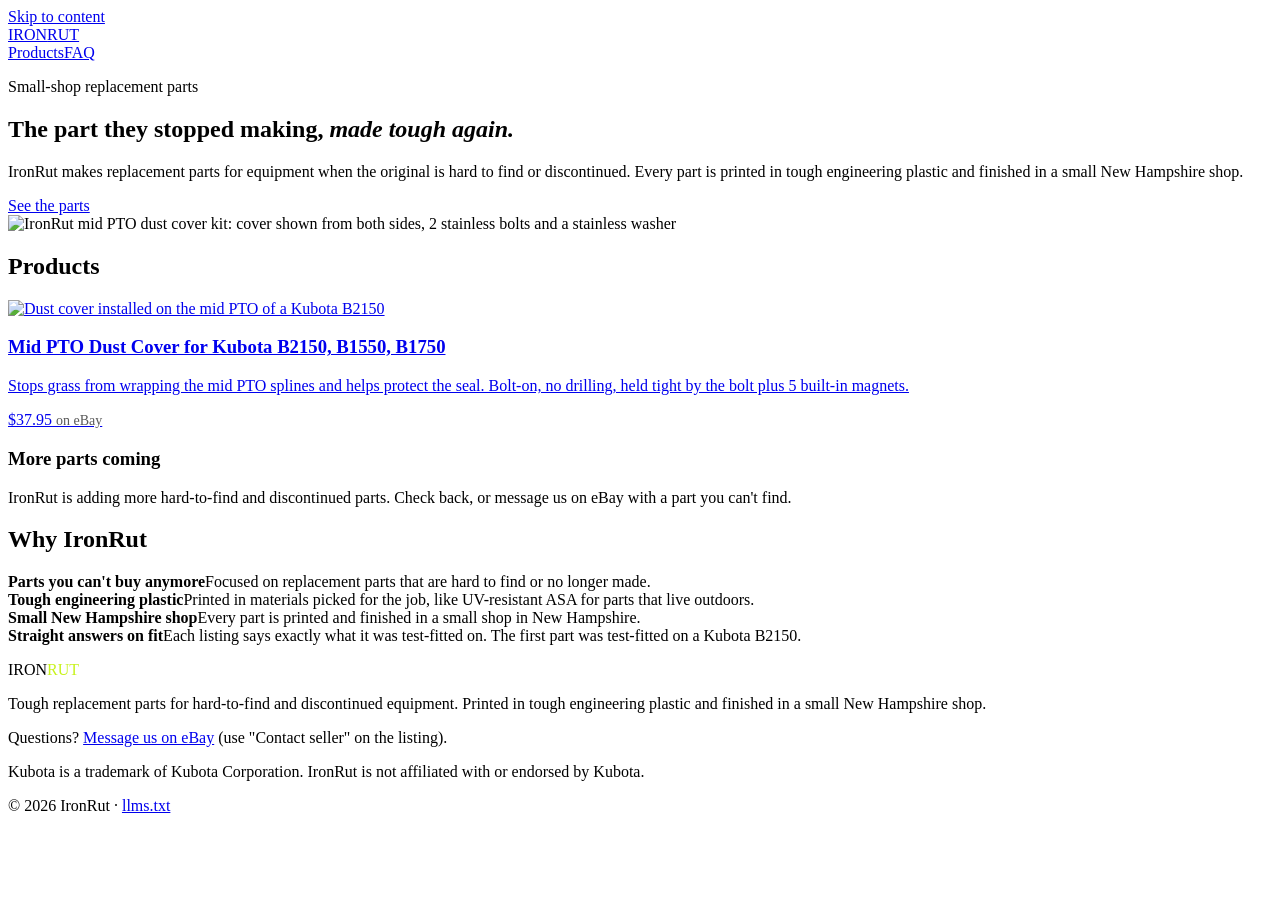
==== index.html @ 8a3c0925 "Initial IronRut site" ====
<!doctype html>
<html lang="en">
<head>
<meta charset="utf-8">
<meta name="viewport" content="width=device-width,initial-scale=1">
<title>IronRut | Tough replacement parts for hard-to-find and discontinued equipment</title>
<meta name="description" content="IronRut makes tough replacement parts when the original is hard to find or discontinued, printed in tough engineering plastic and finished in a small New Hampshire shop. First up: a bolt-on mid PTO dust cover for Kubota B2150, B1550 and B1750.">
<link rel="canonical" href="https://ironrut.com/">
<meta name="theme-color" content="#1A1A1A">
<meta property="og:type" content="website">
<meta property="og:site_name" content="IronRut">
<meta property="og:title" content="IronRut | Tough replacement parts for hard-to-find and discontinued equipment">
<meta property="og:description" content="IronRut makes tough replacement parts when the original is hard to find or discontinued, printed in tough engineering plastic and finished in a small New Hampshire shop. First up: a bolt-on mid PTO dust cover for Kubota B2150, B1550 and B1750.">
<meta property="og:url" content="https://ironrut.com/">
<meta property="og:image" content="https://ironrut.com/assets/img/og-ironrut.jpg">
<meta property="og:image:width" content="1200"><meta property="og:image:height" content="630">
<meta name="twitter:card" content="summary_large_image">
<meta name="twitter:title" content="IronRut | Tough replacement parts for hard-to-find and discontinued equipment">
<meta name="twitter:description" content="IronRut makes tough replacement parts when the original is hard to find or discontinued, printed in tough engineering plastic and finished in a small New Hampshire shop. First up: a bolt-on mid PTO dust cover for Kubota B2150, B1550 and B1750.">
<meta name="twitter:image" content="https://ironrut.com/assets/img/og-ironrut.jpg">
<link rel="icon" href="/favicon.ico" sizes="any">
<link rel="icon" href="/favicon.svg" type="image/svg+xml">
<link rel="apple-touch-icon" href="/apple-touch-icon.png">
<link rel="manifest" href="/site.webmanifest">
<link rel="preload" href="/assets/fonts/kanit-600.woff2" as="font" type="font/woff2" crossorigin>
<link rel="stylesheet" href="/assets/site.css">
<link rel="alternate" type="text/plain" href="/llms.txt" title="llms.txt">
<script type="application/ld+json">{
 "@context": "https://schema.org",
 "@type": "Organization",
 "@id": "https://ironrut.com/#org",
 "name": "IronRut",
 "url": "https://ironrut.com/",
 "logo": "https://ironrut.com/icon-512.png",
 "description": "IronRut makes tough replacement parts for equipment when the original part is hard to find or discontinued. Parts are 3D printed in tough engineering plastic and finished in a small New Hampshire shop.",
 "areaServed": "US",
 "address": {
  "@type": "PostalAddress",
  "addressRegion": "NH",
  "addressCountry": "US"
 },
 "contactPoint": {
  "@type": "ContactPoint",
  "contactType": "customer support",
  "url": "https://www.ebay.com/itm/168871981504"
 }
}</script>
<script type="application/ld+json">{
 "@context": "https://schema.org",
 "@type": "WebSite",
 "@id": "https://ironrut.com/#website",
 "name": "IronRut",
 "url": "https://ironrut.com/",
 "publisher": {
  "@id": "https://ironrut.com/#org"
 }
}</script>
<script type="application/ld+json">{
 "@context": "https://schema.org",
 "@type": "ItemList",
 "name": "IronRut products",
 "itemListElement": [
  {
   "@type": "ListItem",
   "position": 1,
   "url": "https://ironrut.com/products/kubota-mid-pto-dust-cover/",
   "name": "Mid PTO Dust Cover for Kubota B2150, B1550, B1750"
  }
 ]
}</script>
</head>
<body>
<a class="skip" href="#main">Skip to content</a>
<header class="site"><div class="wrap"><a class="brand" href="/">IRON<span>RUT</span></a>
<nav class="top" aria-label="Main"><a href="/#products">Products</a><a href="/products/kubota-mid-pto-dust-cover/#faq">FAQ</a></nav></div></header>
<main id="main">
<section class="hero"><div class="wrap">
<div><p class="eyebrow">Small-shop replacement parts</p>
<h1>The part they stopped making, <em>made tough again.</em></h1>
<p>IronRut makes replacement parts for equipment when the original is hard to find or discontinued. Every part is printed in tough engineering plastic and finished in a small New Hampshire shop.</p>
<a class="btn" href="#products">See the parts</a></div>
<div class="shot"><picture><source type="image/webp" srcset="/assets/img/pto-01-main-600.webp 600w, /assets/img/pto-01-main.webp 1200w" sizes="(min-width:720px) 45vw, 100vw"><img src="/assets/img/pto-01-main.jpg" srcset="/assets/img/pto-01-main-600.jpg 600w, /assets/img/pto-01-main.jpg 1200w" sizes="(min-width:720px) 45vw, 100vw" width="1200" height="1200" alt="IronRut mid PTO dust cover kit: cover shown from both sides, 2 stainless bolts and a stainless washer" loading="eager" fetchpriority="high" decoding="async"></picture></div>
</div></section>
<section id="products"><div class="wrap">
<h2>Products</h2>
<div class="grid">
<a class="card" href="/products/kubota-mid-pto-dust-cover/"><picture><source type="image/webp" srcset="/assets/img/pto-02-installed-fits-600.webp 600w, /assets/img/pto-02-installed-fits.webp 1200w" sizes="(min-width:720px) 33vw, 100vw"><img src="/assets/img/pto-02-installed-fits-600.jpg" srcset="/assets/img/pto-02-installed-fits-600.jpg 600w, /assets/img/pto-02-installed-fits.jpg 1200w" sizes="(min-width:720px) 33vw, 100vw" width="1200" height="1200" alt="Dust cover installed on the mid PTO of a Kubota B2150" loading="lazy" decoding="async"></picture>
<div class="body"><h3>Mid PTO Dust Cover for Kubota B2150, B1550, B1750</h3>
<p>Stops grass from wrapping the mid PTO splines and helps protect the seal. Bolt-on, no drilling, held tight by the bolt plus 5 built-in magnets.</p>
<span class="price">$37.95</span> <span style="color:#5a5a5a;font-size:14px">on eBay</span></div></a>
<div class="card soon"><h3>More parts coming</h3><p>IronRut is adding more hard-to-find and discontinued parts. Check back, or message us on eBay with a part you can't find.</p></div>
</div></div></section>
<section class="alt"><div class="wrap">
<h2>Why IronRut</h2>
<div class="why">
<div><b>Parts you can't buy anymore</b>Focused on replacement parts that are hard to find or no longer made.</div>
<div><b>Tough engineering plastic</b>Printed in materials picked for the job, like UV-resistant ASA for parts that live outdoors.</div>
<div><b>Small New Hampshire shop</b>Every part is printed and finished in a small shop in New Hampshire.</div>
<div><b>Straight answers on fit</b>Each listing says exactly what it was test-fitted on. The first part was test-fitted on a Kubota B2150.</div>
</div></div></section>
</main>
<footer class="site"><div class="wrap">
<p class="brand">IRON<span style="color:#C8F31D">RUT</span></p>
<p>Tough replacement parts for hard-to-find and discontinued equipment. Printed in tough engineering plastic and finished in a small New Hampshire shop.</p>
<p>Questions? <a href="https://www.ebay.com/itm/168871981504" rel="noopener">Message us on eBay</a> (use "Contact seller" on the listing).</p>
<p>Kubota is a trademark of Kubota Corporation. IronRut is not affiliated with or endorsed by Kubota.</p>
<p>&copy; 2026 IronRut &middot; <a href="/llms.txt">llms.txt</a></p>
</div></footer>
</body>
</html>
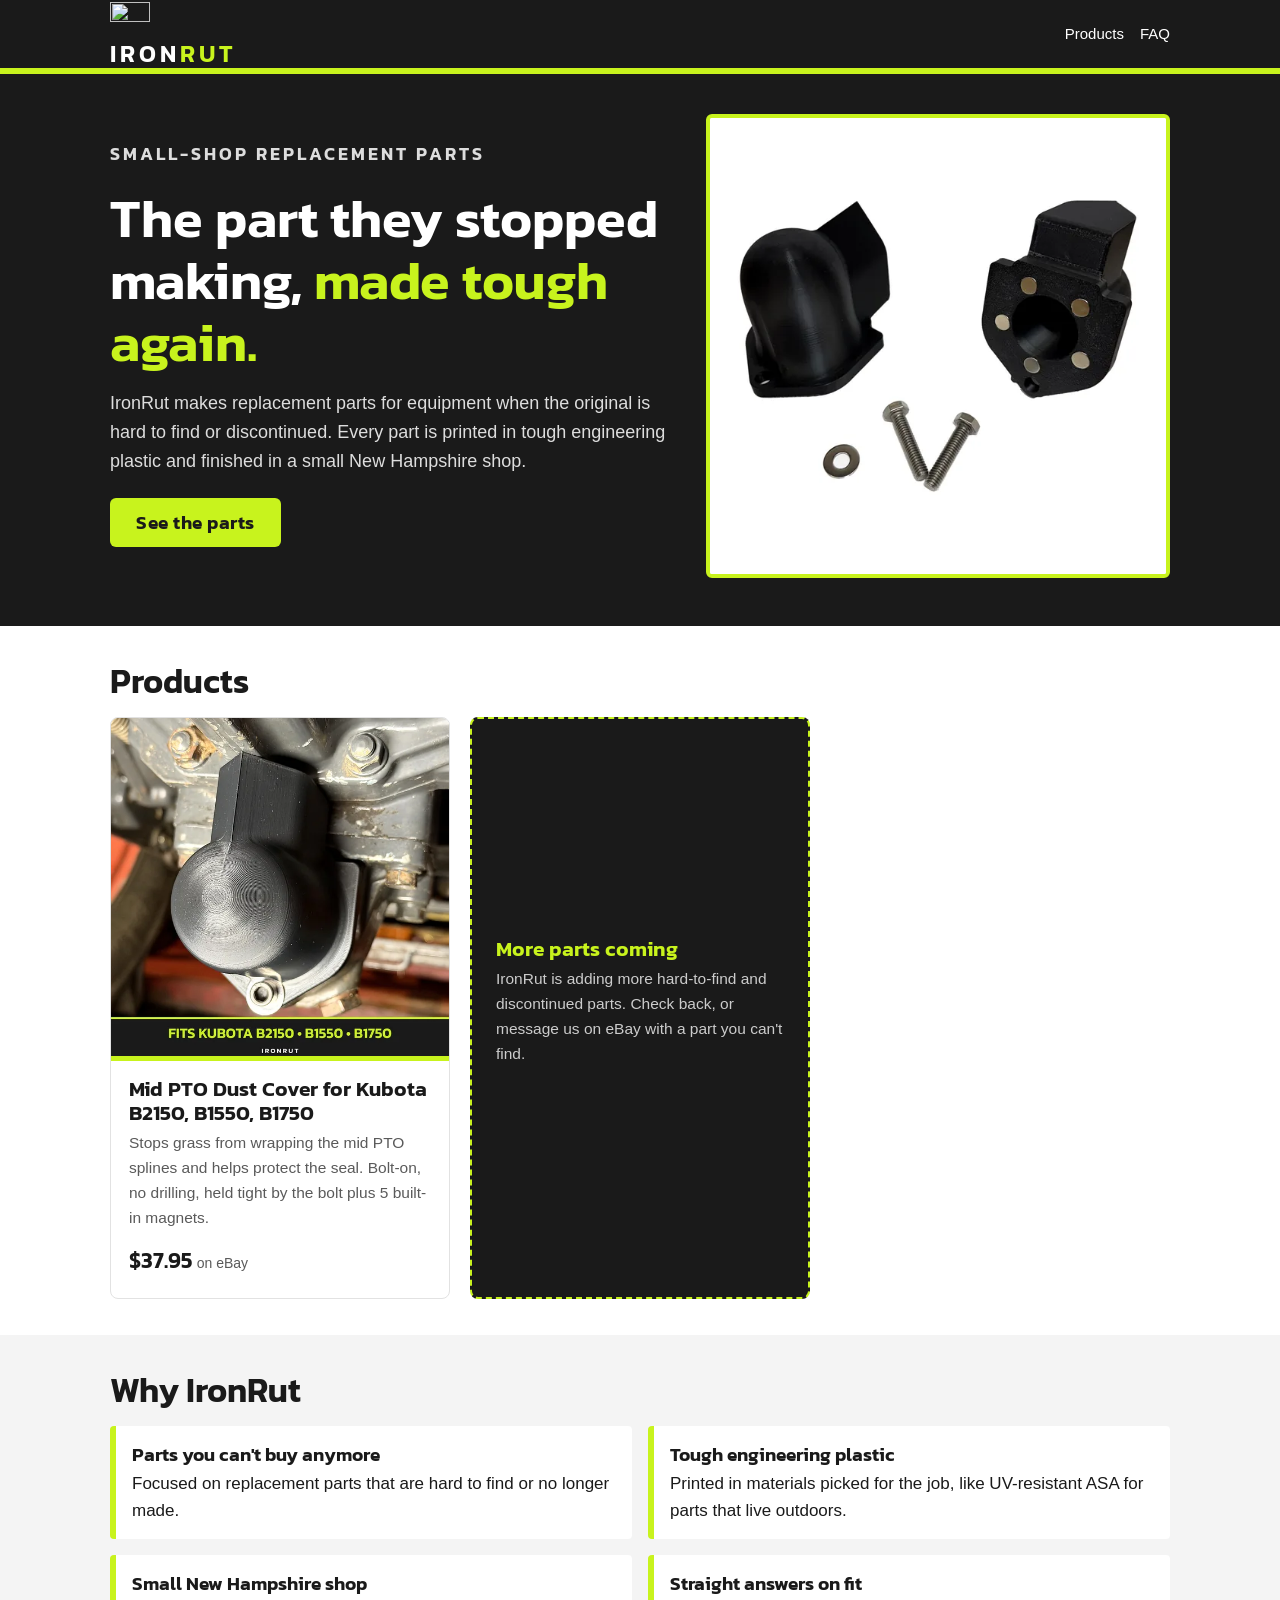
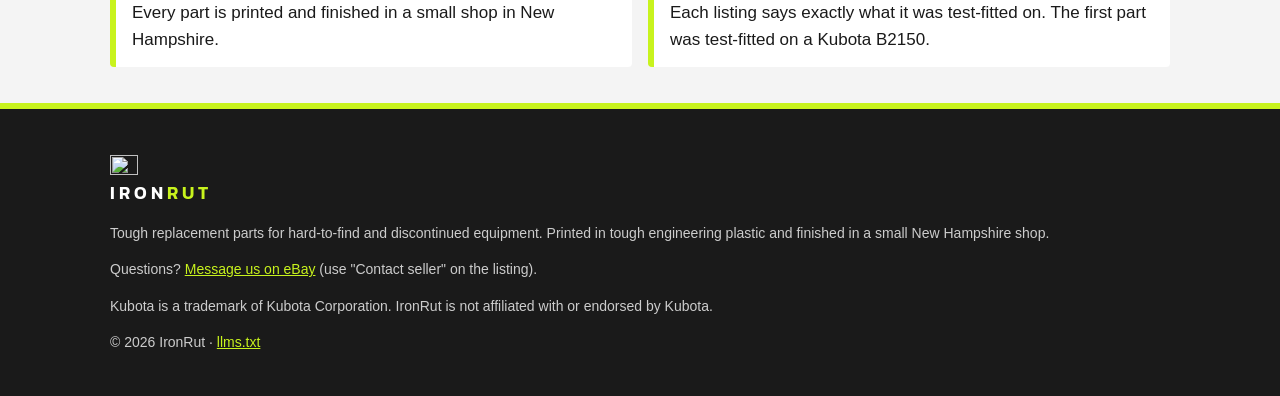
==== commit ed8d64e5: "Add IronRut badge logo and icons" ====
--- a/index.html
+++ b/index.html
@@ -19,7 +19,6 @@
 <meta name="twitter:description" content="IronRut makes tough replacement parts when the original is hard to find or discontinued, printed in tough engineering plastic and finished in a small New Hampshire shop. First up: a bolt-on mid PTO dust cover for Kubota B2150, B1550 and B1750.">
 <meta name="twitter:image" content="https://ironrut.com/assets/img/og-ironrut.jpg">
 <link rel="icon" href="/favicon.ico" sizes="any">
-<link rel="icon" href="/favicon.svg" type="image/svg+xml">
 <link rel="apple-touch-icon" href="/apple-touch-icon.png">
 <link rel="manifest" href="/site.webmanifest">
 <link rel="preload" href="/assets/fonts/kanit-600.woff2" as="font" type="font/woff2" crossorigin>
@@ -71,7 +70,7 @@
 </head>
 <body>
 <a class="skip" href="#main">Skip to content</a>
-<header class="site"><div class="wrap"><a class="brand" href="/">IRON<span>RUT</span></a>
+<header class="site"><div class="wrap"><a class="brand" href="/"><img class="badge" src="/assets/img/logo-badge.png" alt="" width="40" height="40"><b class="wm">IRON<span>RUT</span></b></a>
 <nav class="top" aria-label="Main"><a href="/#products">Products</a><a href="/products/kubota-mid-pto-dust-cover/#faq">FAQ</a></nav></div></header>
 <main id="main">
 <section class="hero"><div class="wrap">
@@ -100,7 +99,7 @@
 </div></div></section>
 </main>
 <footer class="site"><div class="wrap">
-<p class="brand">IRON<span style="color:#C8F31D">RUT</span></p>
+<p class="brand"><img class="badge" src="/assets/img/logo-badge.png" alt="" width="28" height="28"><b class="wm">IRON<span style="color:#C8F31D">RUT</span></b></p>
 <p>Tough replacement parts for hard-to-find and discontinued equipment. Printed in tough engineering plastic and finished in a small New Hampshire shop.</p>
 <p>Questions? <a href="https://www.ebay.com/itm/168871981504" rel="noopener">Message us on eBay</a> (use "Contact seller" on the listing).</p>
 <p>Kubota is a trademark of Kubota Corporation. IronRut is not affiliated with or endorsed by Kubota.</p>
--- a/assets/site.css
+++ b/assets/site.css
@@ -0,0 +1,79 @@
+@font-face{font-family:"Kanit";src:url(/assets/fonts/kanit-600.woff2) format("woff2");font-weight:600;font-display:swap}
+:root{--char:#1A1A1A;--char2:#242424;--lime:#C8F31D;--ink:#1A1A1A;--mute:#5a5a5a;--bg:#F4F4F4;--line:#e2e2e2}
+*{box-sizing:border-box}
+html{-webkit-text-size-adjust:100%}
+body{margin:0;font-family:Roboto,"Segoe UI",Arial,Helvetica,sans-serif;color:var(--ink);background:#fff;font-size:17px;line-height:1.6}
+img{max-width:100%;height:auto;display:block}
+a{color:inherit}
+h1,h2,h3,.brand,.btn,.eyebrow{font-family:"Kanit",Roboto,Arial,sans-serif;font-weight:600;line-height:1.15}
+.wrap{max-width:1100px;margin:0 auto;padding:0 20px}
+.skip{position:absolute;left:-999px}.skip:focus{left:10px;top:10px;background:var(--lime);padding:8px;z-index:9}
+header.site{background:var(--char);border-bottom:6px solid var(--lime)}
+header.site .wrap{display:flex;align-items:center;justify-content:space-between;min-height:64px;gap:12px}
+.brand{color:#fff;text-decoration:none;font-size:24px;letter-spacing:4px}
+.brand span{color:var(--lime)}
+nav.top a{color:#fff;text-decoration:none;font-size:15px;margin-left:16px}
+nav.top a:hover{color:var(--lime)}
+.hero{background:var(--char);color:#fff;padding:40px 0 48px}
+.hero .wrap{display:grid;gap:28px}
+.eyebrow{color:var(--lime);font-size:14px;letter-spacing:3px;text-transform:uppercase;margin:0 0 10px}
+.hero h1{font-size:clamp(32px,7vw,54px);margin:0 0 16px}
+.hero h1 em{font-style:normal;color:var(--lime)}
+.hero p{font-size:18px;color:#ddd;margin:0 0 22px;max-width:40em}
+.hero .shot{background:#fff;border:4px solid var(--lime);border-radius:6px;overflow:hidden}
+.btn{display:inline-block;background:var(--lime);color:var(--char);text-decoration:none;font-size:19px;padding:14px 26px;border-radius:6px;letter-spacing:.5px;border:0}
+.btn:hover{filter:brightness(1.07)}
+.btn.ghost{background:transparent;color:var(--lime);border:2px solid var(--lime)}
+.bar{background:var(--char);color:var(--lime);font-size:20px;padding:10px 20px;letter-spacing:1px;margin:0}
+section{padding:36px 0}
+section.alt{background:var(--bg)}
+h2{font-size:clamp(26px,5vw,34px);margin:0 0 16px}
+.grid{display:grid;gap:20px;grid-template-columns:1fr}
+.card{background:#fff;border:1px solid var(--line);border-radius:8px;overflow:hidden;display:flex;flex-direction:column;text-decoration:none}
+.card .body{padding:16px 18px 20px;border-top:5px solid var(--lime)}
+.card h3{font-size:21px;margin:0 0 6px}
+.card p{margin:0 0 12px;color:var(--mute);font-size:15.5px}
+.card .price{font-family:"Kanit",Arial,sans-serif;font-weight:600;font-size:22px}
+.card.soon{background:var(--char);color:#fff;justify-content:center;align-items:flex-start;padding:24px;border:2px dashed var(--lime)}
+.card.soon h3{color:var(--lime)}.card.soon p{color:#ccc}
+.points{list-style:none;padding:0;margin:0;display:grid;gap:12px}
+.points li{padding-left:30px;position:relative}
+.points li:before{content:"";position:absolute;left:0;top:.45em;width:16px;height:16px;background:var(--lime);border:3px solid var(--char);border-radius:3px}
+.why{display:grid;gap:16px}
+.why div{background:#fff;border-left:6px solid var(--lime);padding:14px 16px;border-radius:4px}
+.why b{display:block;font-family:"Kanit",Arial,sans-serif;font-weight:600;font-size:19px}
+.prod-top{display:grid;gap:24px;padding:28px 0}
+.gallery .main{border:1px solid var(--line);border-radius:8px;overflow:hidden}
+.thumbs{display:grid;grid-template-columns:repeat(4,1fr);gap:8px;margin-top:8px}
+.thumbs a{border:2px solid var(--line);border-radius:6px;overflow:hidden}
+.thumbs a:focus,.thumbs a:hover{border-color:var(--char)}
+.buybox h1{font-size:clamp(28px,6vw,40px);margin:0 0 6px}
+.buybox .fits{font-family:"Kanit",Arial,sans-serif;font-weight:600;color:var(--char);background:var(--lime);display:inline-block;padding:4px 10px;border-radius:4px;margin:0 0 14px}
+.buybox .price{font-family:"Kanit",Arial,sans-serif;font-weight:600;font-size:40px;margin:6px 0 2px}
+.buybox .ship{color:var(--mute);margin:0 0 18px;font-size:15px}
+.buybox .lede{font-size:18.5px;font-weight:600}
+.cta-row{display:flex;flex-wrap:wrap;gap:12px;align-items:center;margin:18px 0}
+table.spec{width:100%;border-collapse:collapse;font-size:16px}
+table.spec th,table.spec td{text-align:left;padding:10px 12px;border-bottom:1px solid var(--line);vertical-align:top}
+table.spec th{width:42%;background:var(--bg)}
+ol.steps{padding-left:22px}ol.steps li{margin-bottom:8px}
+.faq details{background:#fff;border:1px solid var(--line);border-left:6px solid var(--lime);border-radius:4px;margin-bottom:10px}
+.faq summary{cursor:pointer;padding:14px 16px;font-weight:700;font-size:17.5px;list-style:none}
+.faq summary::-webkit-details-marker{display:none}
+.faq summary:after{content:"+";float:right;font-weight:700}
+.faq details[open] summary:after{content:"\2212"}
+.faq details p{margin:0;padding:0 16px 16px}
+.note{font-size:14px;color:#444;background:var(--bg);border-top:4px solid var(--lime);padding:16px 20px}
+footer.site{background:var(--char);color:#ccc;font-size:14px;padding:28px 0;border-top:6px solid var(--lime)}
+footer.site a{color:var(--lime)}
+footer.site .brand{font-size:18px}
+.sticky-buy{position:sticky;bottom:0;background:var(--char);padding:10px 16px;display:flex;justify-content:space-between;align-items:center;gap:10px;z-index:5;border-top:3px solid var(--lime)}
+.sticky-buy span{color:#fff;font-family:"Kanit",Arial,sans-serif;font-weight:600}
+.sticky-buy .btn{padding:10px 18px;font-size:17px}
+@media(min-width:720px){
+ .hero .wrap{grid-template-columns:1.1fr .9fr;align-items:center}
+ .grid{grid-template-columns:repeat(3,1fr)}
+ .why{grid-template-columns:repeat(2,1fr)}
+ .prod-top{grid-template-columns:1.05fr .95fr;align-items:start}
+ .sticky-buy{display:none}
+}
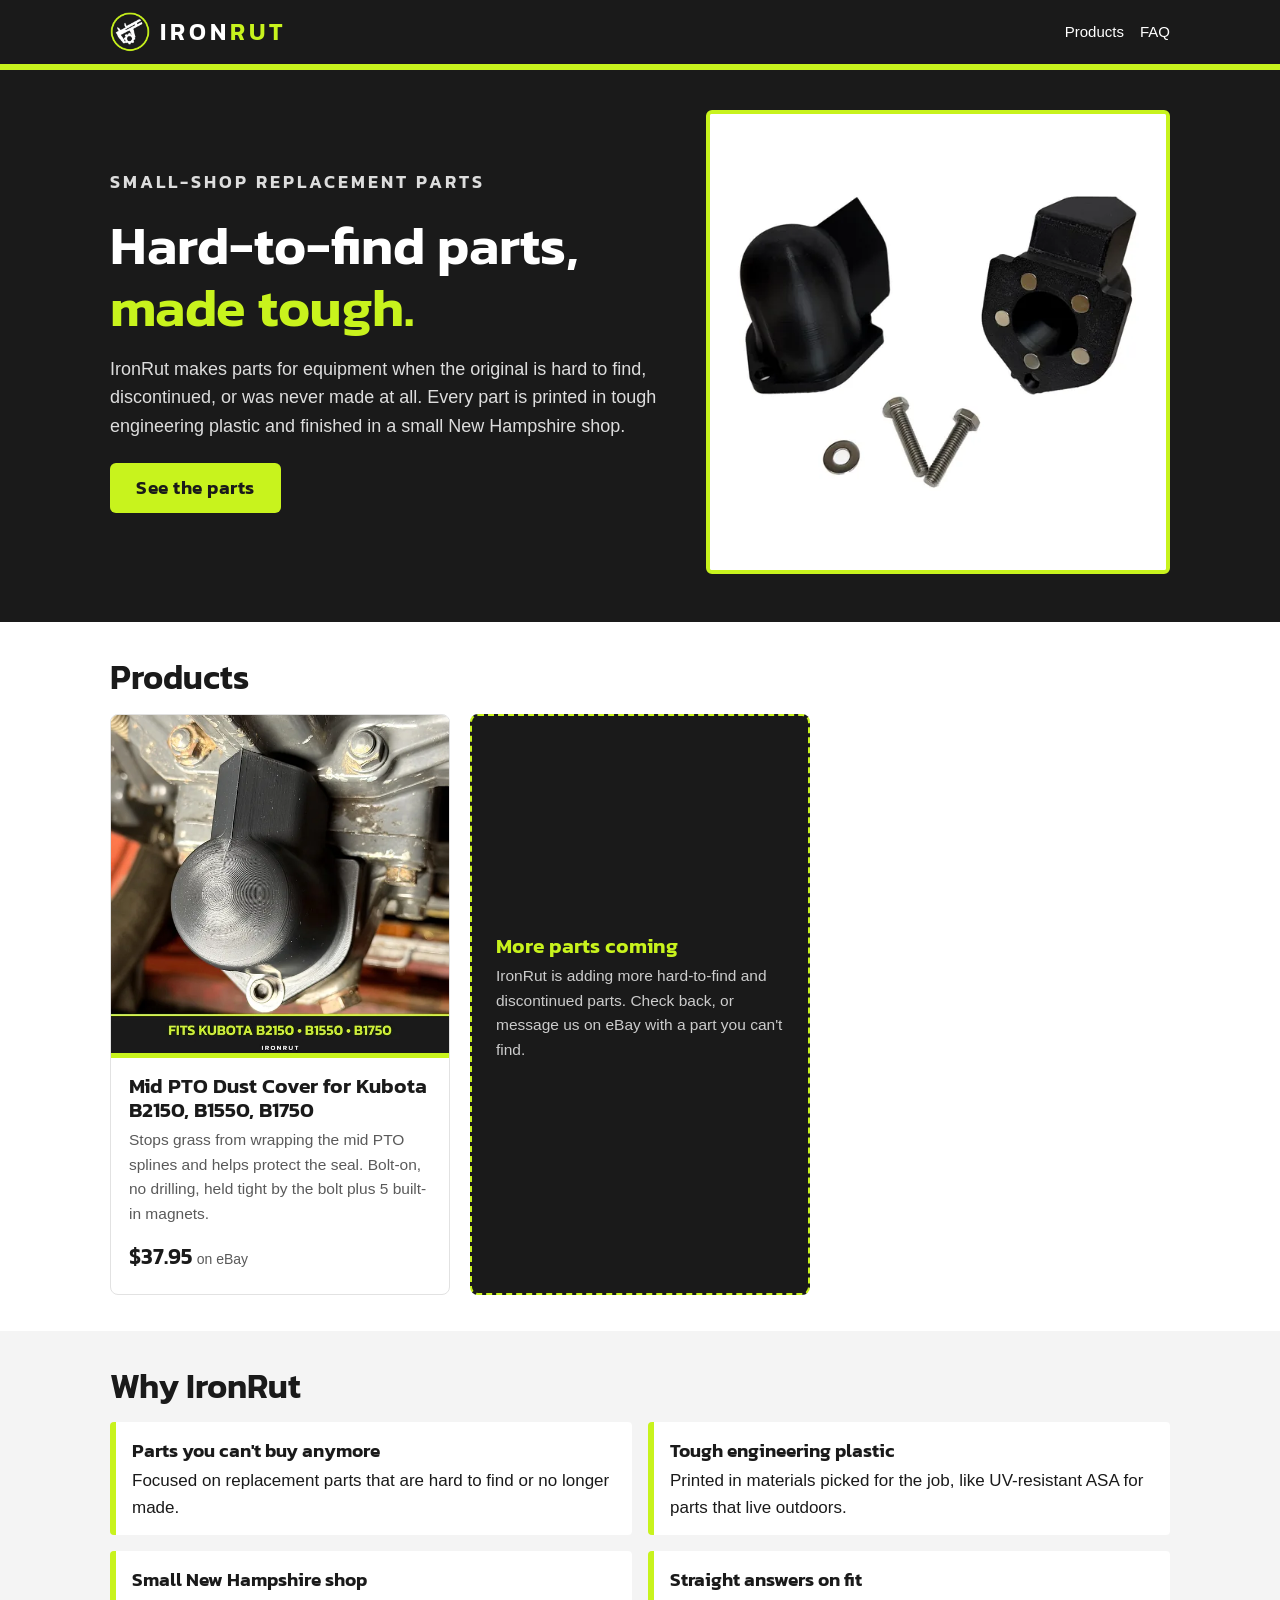
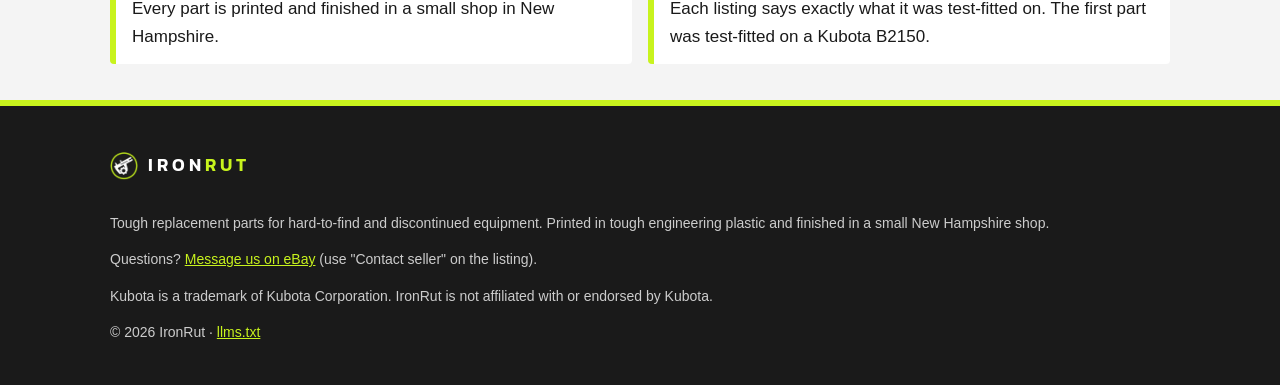
==== commit 4c887fd6: "New home headline" ====
--- a/index.html
+++ b/index.html
@@ -75,8 +75,8 @@
 <main id="main">
 <section class="hero"><div class="wrap">
 <div><p class="eyebrow">Small-shop replacement parts</p>
-<h1>The part they stopped making, <em>made tough again.</em></h1>
-<p>IronRut makes replacement parts for equipment when the original is hard to find or discontinued. Every part is printed in tough engineering plastic and finished in a small New Hampshire shop.</p>
+<h1>Hard-to-find parts, <em>made tough.</em></h1>
+<p>IronRut makes parts for equipment when the original is hard to find, discontinued, or was never made at all. Every part is printed in tough engineering plastic and finished in a small New Hampshire shop.</p>
 <a class="btn" href="#products">See the parts</a></div>
 <div class="shot"><picture><source type="image/webp" srcset="/assets/img/pto-01-main-600.webp 600w, /assets/img/pto-01-main.webp 1200w" sizes="(min-width:720px) 45vw, 100vw"><img src="/assets/img/pto-01-main.jpg" srcset="/assets/img/pto-01-main-600.jpg 600w, /assets/img/pto-01-main.jpg 1200w" sizes="(min-width:720px) 45vw, 100vw" width="1200" height="1200" alt="IronRut mid PTO dust cover kit: cover shown from both sides, 2 stainless bolts and a stainless washer" loading="eager" fetchpriority="high" decoding="async"></picture></div>
 </div></section>
--- a/assets/site.css
+++ b/assets/site.css
@@ -12,6 +12,10 @@
 header.site .wrap{display:flex;align-items:center;justify-content:space-between;min-height:64px;gap:12px}
 .brand{color:#fff;text-decoration:none;font-size:24px;letter-spacing:4px}
 .brand span{color:var(--lime)}
+.brand .wm{font-weight:600}
+.brand{display:inline-flex;align-items:center;gap:10px}
+.brand .badge{width:40px;height:40px;display:block}
+footer.site .brand .badge{width:28px;height:28px}
 nav.top a{color:#fff;text-decoration:none;font-size:15px;margin-left:16px}
 nav.top a:hover{color:var(--lime)}
 .hero{background:var(--char);color:#fff;padding:40px 0 48px}
